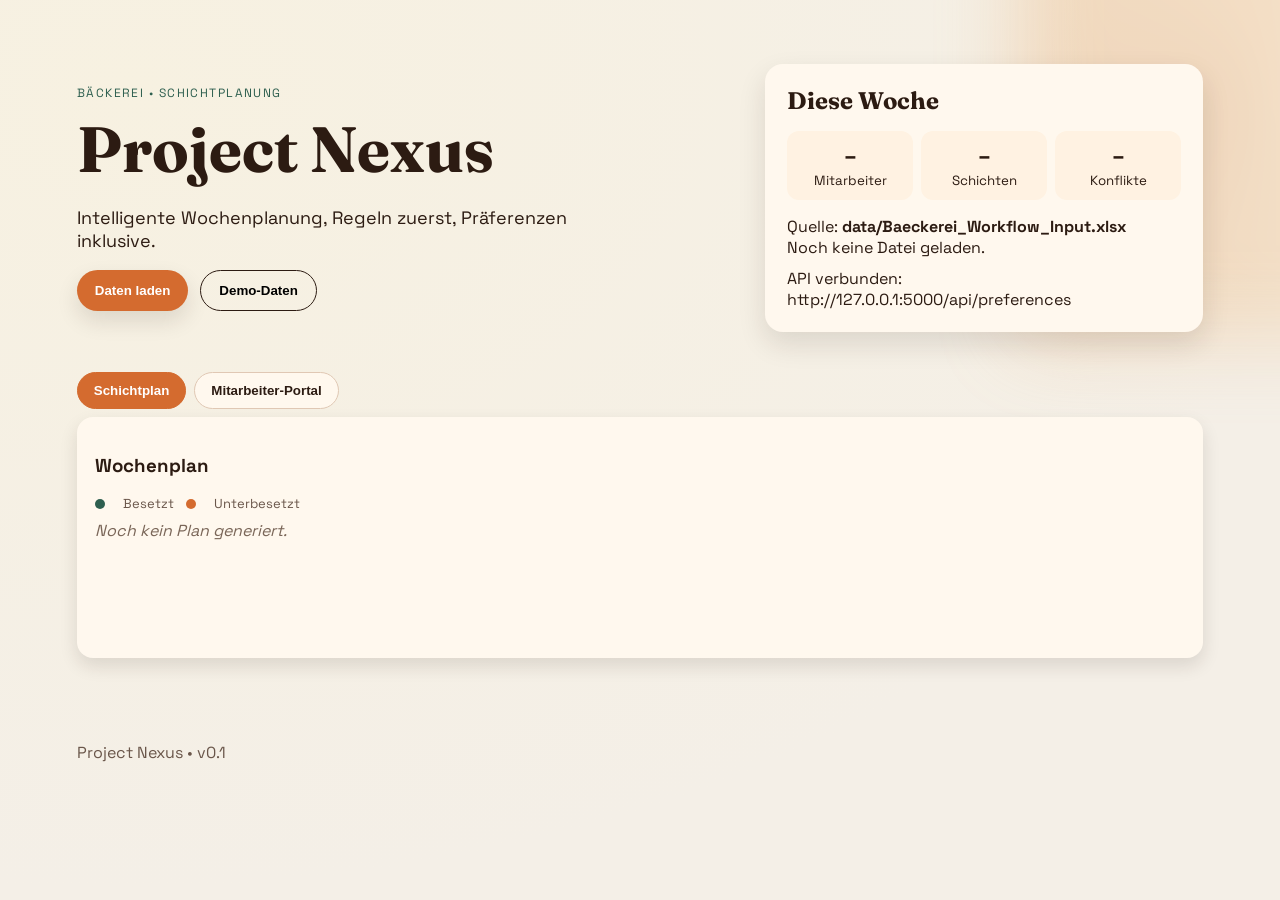
==== index.html @ 9199ee98 "Initial commit" ====
<!doctype html>
<html lang="de">
<head>
  <meta charset="utf-8" />
  <meta name="viewport" content="width=device-width, initial-scale=1" />
  <title>Project Nexus – Schichtenplanung</title>
  <link rel="stylesheet" href="styles.css" />
</head>
<body>
  <div class="bg"></div>
  <header class="hero">
    <div class="hero-content">
      <p class="eyebrow">Bäckerei • Schichtplanung</p>
      <h1>Project Nexus</h1>
      <p class="subtitle">Intelligente Wochenplanung, Regeln zuerst, Präferenzen inklusive.</p>
      <div class="cta-row">
        <button class="primary" id="btn-source-top">Daten laden</button>
        <button class="ghost" id="btn-demo">Demo-Daten</button>
      </div>
    </div>
    <div class="hero-card">
      <h2>Diese Woche</h2>
      <ul class="kpis">
        <li><span id="kpi-employees">–</span><small>Mitarbeiter</small></li>
        <li><span id="kpi-shifts">–</span><small>Schichten</small></li>
        <li><span id="kpi-conflicts">–</span><small>Konflikte</small></li>
      </ul>
      <div class="hint">Quelle: <strong>data/Baeckerei_Workflow_Input.xlsx</strong></div>
      <div class="meta" id="input-meta">Noch keine Datei geladen.</div>
      <div class="status-log" id="status-log"></div>
      <div class="meta" id="api-meta">API: nicht konfiguriert</div>
    </div>
  </header>

  <nav class="tabs">
    <button class="tab-btn active" data-tab="plan">Schichtplan</button>
    <button class="tab-btn" data-tab="employees">Mitarbeiter-Portal</button>
  </nav>

  <main class="grid">
    <section class="panel plan-panel tab-panel active" id="tab-plan">
      <h3>Wochenplan</h3>
      <div class="legend">
        <span class="dot ok"></span> Besetzt
        <span class="dot warn"></span> Unterbesetzt
      </div>
      <div class="schedule" id="schedule">
        <div class="schedule-empty">Noch kein Plan generiert.</div>
      </div>
    </section>

    <section class="panel plan-panel tab-panel" id="tab-employees">
      <h3>Mitarbeiter‑Portal</h3>
      <p class="meta">Läuft lokal unter <code>http://127.0.0.1:5000</code></p>
      <div class="iframe-wrap">
        <iframe src="http://127.0.0.1:5000" title="Mitarbeiter-Portal"></iframe>
      </div>
    </section>
  </main>

  <footer class="footer">Project Nexus • v0.1</footer>

  <script src="app.js"></script>
</body>
</html>
---- styles.css ----
@import url('https://fonts.googleapis.com/css2?family=Fraunces:wght@500;700&family=Space+Grotesk:wght@400;600&display=swap');

:root {
  --bg-1: #f4efe7;
  --bg-2: #f7f1e1;
  --ink: #2c1b12;
  --accent: #d46b2f;
  --accent-2: #2e5f4f;
  --card: #fff8ee;
  --shadow: rgba(44, 27, 18, 0.12);
}

* { box-sizing: border-box; }

body {
  margin: 0;
  color: var(--ink);
  font-family: "Space Grotesk", system-ui, sans-serif;
  background: radial-gradient(1200px 800px at 10% 10%, var(--bg-2), var(--bg-1));
  min-height: 100vh;
}

.bg {
  position: fixed;
  inset: -20% -20% auto auto;
  width: 520px;
  height: 520px;
  background: conic-gradient(from 120deg, #f7d7a4, #e6a66a, #f2c38a, #f7d7a4);
  opacity: 0.35;
  filter: blur(40px);
  z-index: 0;
}

.hero {
  position: relative;
  z-index: 1;
  padding: 64px 6vw 40px;
  display: grid;
  grid-template-columns: 1.2fr 0.8fr;
  gap: 32px;
  align-items: center;
}

.hero-content h1 {
  font-family: "Fraunces", serif;
  font-size: clamp(36px, 5vw, 64px);
  margin: 8px 0 10px;
}

.eyebrow {
  letter-spacing: 0.12em;
  font-size: 12px;
  text-transform: uppercase;
  color: var(--accent-2);
  margin: 0;
}

.subtitle {
  font-size: 18px;
  max-width: 520px;
}

.cta-row {
  display: flex;
  gap: 12px;
  margin-top: 18px;
}

button {
  border: none;
  padding: 12px 18px;
  font-weight: 600;
  border-radius: 999px;
  cursor: pointer;
}

.primary {
  background: var(--accent);
  color: #fff;
  box-shadow: 0 10px 22px var(--shadow);
}

.ghost {
  background: transparent;
  border: 1px solid var(--ink);
}

.hero-card {
  background: var(--card);
  border-radius: 18px;
  padding: 22px;
  box-shadow: 0 12px 28px var(--shadow);
}

.hero-card h2 {
  margin: 0 0 8px;
  font-family: "Fraunces", serif;
}

.kpis {
  list-style: none;
  padding: 0;
  display: grid;
  grid-template-columns: repeat(3, 1fr);
  gap: 8px;
}

.kpis li {
  background: #fff2e2;
  border-radius: 12px;
  padding: 10px;
  text-align: center;
}

.kpis span {
  display: block;
  font-size: 22px;
  font-weight: 700;
}

.tabs {
  display: flex;
  gap: 8px;
  padding: 0 6vw 8px;
}

.tab-btn {
  border: 1px solid #e0c8b4;
  background: #fff8ee;
  color: var(--ink);
  padding: 10px 16px;
  border-radius: 999px;
  cursor: pointer;
  font-weight: 600;
}

.tab-btn.active {
  background: var(--accent);
  color: #fff;
  border-color: var(--accent);
}

.tab-panel {
  display: none;
}

.tab-panel.active {
  display: block;
}

.iframe-wrap {
  width: 100%;
  border: 1px solid #ead8c5;
  border-radius: 12px;
  overflow: hidden;
  background: #fffdf7;
  height: 70vh;
}

.iframe-wrap iframe {
  width: 100%;
  height: 100%;
  border: 0;
}

.status-log {
  margin-top: 10px;
  font-size: 12px;
  color: #6a564a;
  display: grid;
  gap: 4px;
  max-height: 120px;
  overflow: auto;
}

.grid {
  position: relative;
  z-index: 1;
  display: grid;
  grid-template-columns: repeat(auto-fit, minmax(240px, 1fr));
  gap: 16px;
  padding: 0 6vw 60px;
}

.panel {
  background: var(--card);
  border-radius: 16px;
  padding: 18px;
  box-shadow: 0 8px 18px var(--shadow);
  min-height: 180px;
}

.plan-panel {
  grid-column: 1 / -1;
}

.schedule {
  min-height: 120px;
  display: grid;
  gap: 8px;
}

.schedule-empty {
  color: #7a6658;
  font-style: italic;
}

.legend {
  display: flex;
  gap: 12px;
  align-items: center;
  font-size: 13px;
  color: #6a564a;
  margin-bottom: 8px;
}

.dot {
  width: 10px;
  height: 10px;
  border-radius: 50%;
  display: inline-block;
  margin-right: 6px;
}

.dot.ok { background: #2e5f4f; }
.dot.warn { background: #d46b2f; }

.week-grid {
  --hour-height: 36px;
  display: grid;
  grid-template-columns: 80px repeat(7, minmax(140px, 1fr));
  gap: 8px;
  align-items: start;
  overflow-x: auto;
}

.time-col {
  display: grid;
  grid-template-rows: repeat(24, var(--hour-height));
  font-size: 11px;
  color: #6a564a;
  padding-top: 28px;
}

.time-label {
  border-top: 1px dashed #e6d6c6;
  padding-top: 4px;
}

.day-col {
  display: grid;
  grid-template-rows: 28px auto;
  background: #fffdf7;
  border: 1px solid #ead8c5;
  border-radius: 12px;
  overflow: hidden;
}

.day-header {
  background: #fff2e2;
  border-bottom: 1px solid #ead8c5;
  padding: 6px 8px;
  font-weight: 600;
  font-size: 12px;
}

.day-grid {
  position: relative;
  height: calc(var(--hour-height) * 24);
  background-image: linear-gradient(#e9d9c9 1px, transparent 1px);
  background-size: 100% var(--hour-height);
}

.shift-block {
  position: absolute;
  background: #fff2e2;
  border-radius: 8px;
  padding: 6px;
  font-size: 11px;
  display: grid;
  gap: 4px;
  box-shadow: 0 6px 12px rgba(44, 27, 18, 0.08);
  border: 1px solid #f1d4b6;
}

.shift-block.warn {
  background: #ffe7d4;
  border: 1px dashed #d46b2f;
}

.shift-time {
  font-weight: 600;
}

.shift-people {
  color: #5d4c42;
}

.progress {
  background: #f0e4d4;
  border-radius: 999px;
  height: 12px;
  overflow: hidden;
  margin: 12px 0 6px;
}

.bar {
  background: linear-gradient(90deg, var(--accent), #f1b077);
  height: 100%;
}

.footer {
  padding: 24px 6vw 36px;
  color: #6a564a;
}

@media (max-width: 900px) {
  .hero { grid-template-columns: 1fr; }
  .cta-row { flex-direction: column; align-items: flex-start; }
}
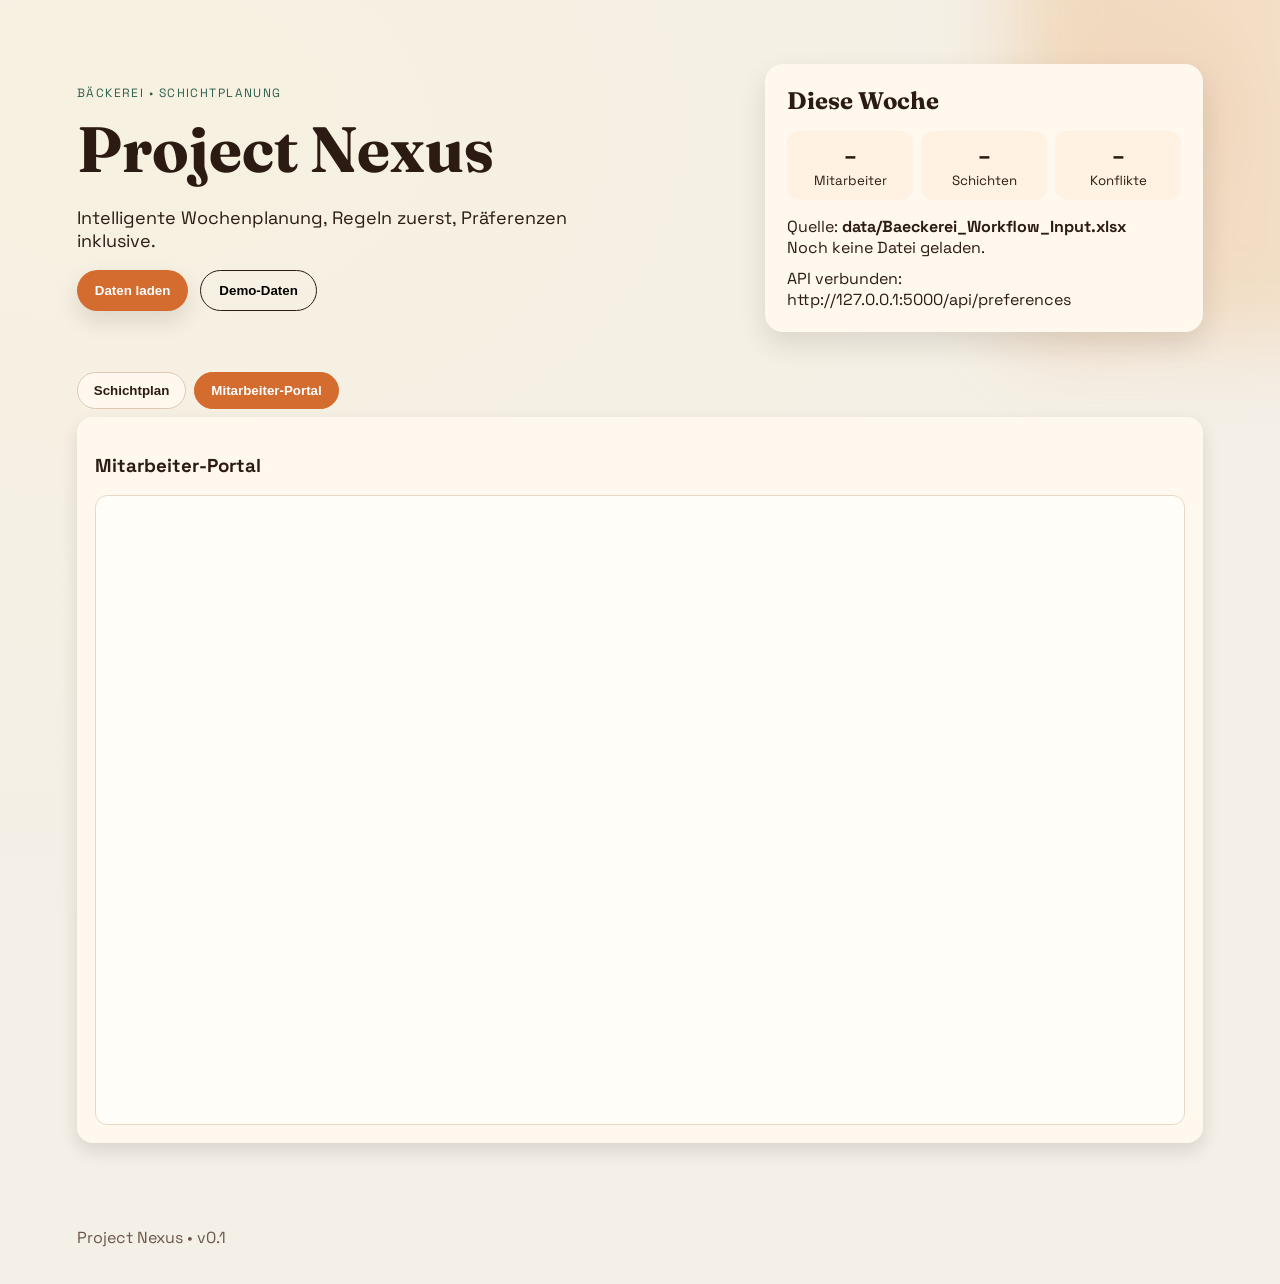
==== commit 5cc0f6d5: "Portal tab redirects to local app" ====
--- a/index.html
+++ b/index.html
@@ -33,12 +33,12 @@
   </header>
 
   <nav class="tabs">
-    <button class="tab-btn active" data-tab="plan">Schichtplan</button>
-    <button class="tab-btn" data-tab="employees">Mitarbeiter-Portal</button>
+    <button class="tab-btn" data-tab="plan">Schichtplan</button>
+    <button class="tab-btn active" data-tab="employees">Mitarbeiter-Portal</button>
   </nav>
 
   <main class="grid">
-    <section class="panel plan-panel tab-panel active" id="tab-plan">
+    <section class="panel plan-panel tab-panel" id="tab-plan">
       <h3>Wochenplan</h3>
       <div class="legend">
         <span class="dot ok"></span> Besetzt
@@ -49,9 +49,8 @@
       </div>
     </section>
 
-    <section class="panel plan-panel tab-panel" id="tab-employees">
+    <section class="panel plan-panel tab-panel active" id="tab-employees">
       <h3>Mitarbeiter‑Portal</h3>
-      <p class="meta">Läuft lokal unter <code>http://127.0.0.1:5000</code></p>
       <div class="iframe-wrap">
         <iframe src="http://127.0.0.1:5000" title="Mitarbeiter-Portal"></iframe>
       </div>
